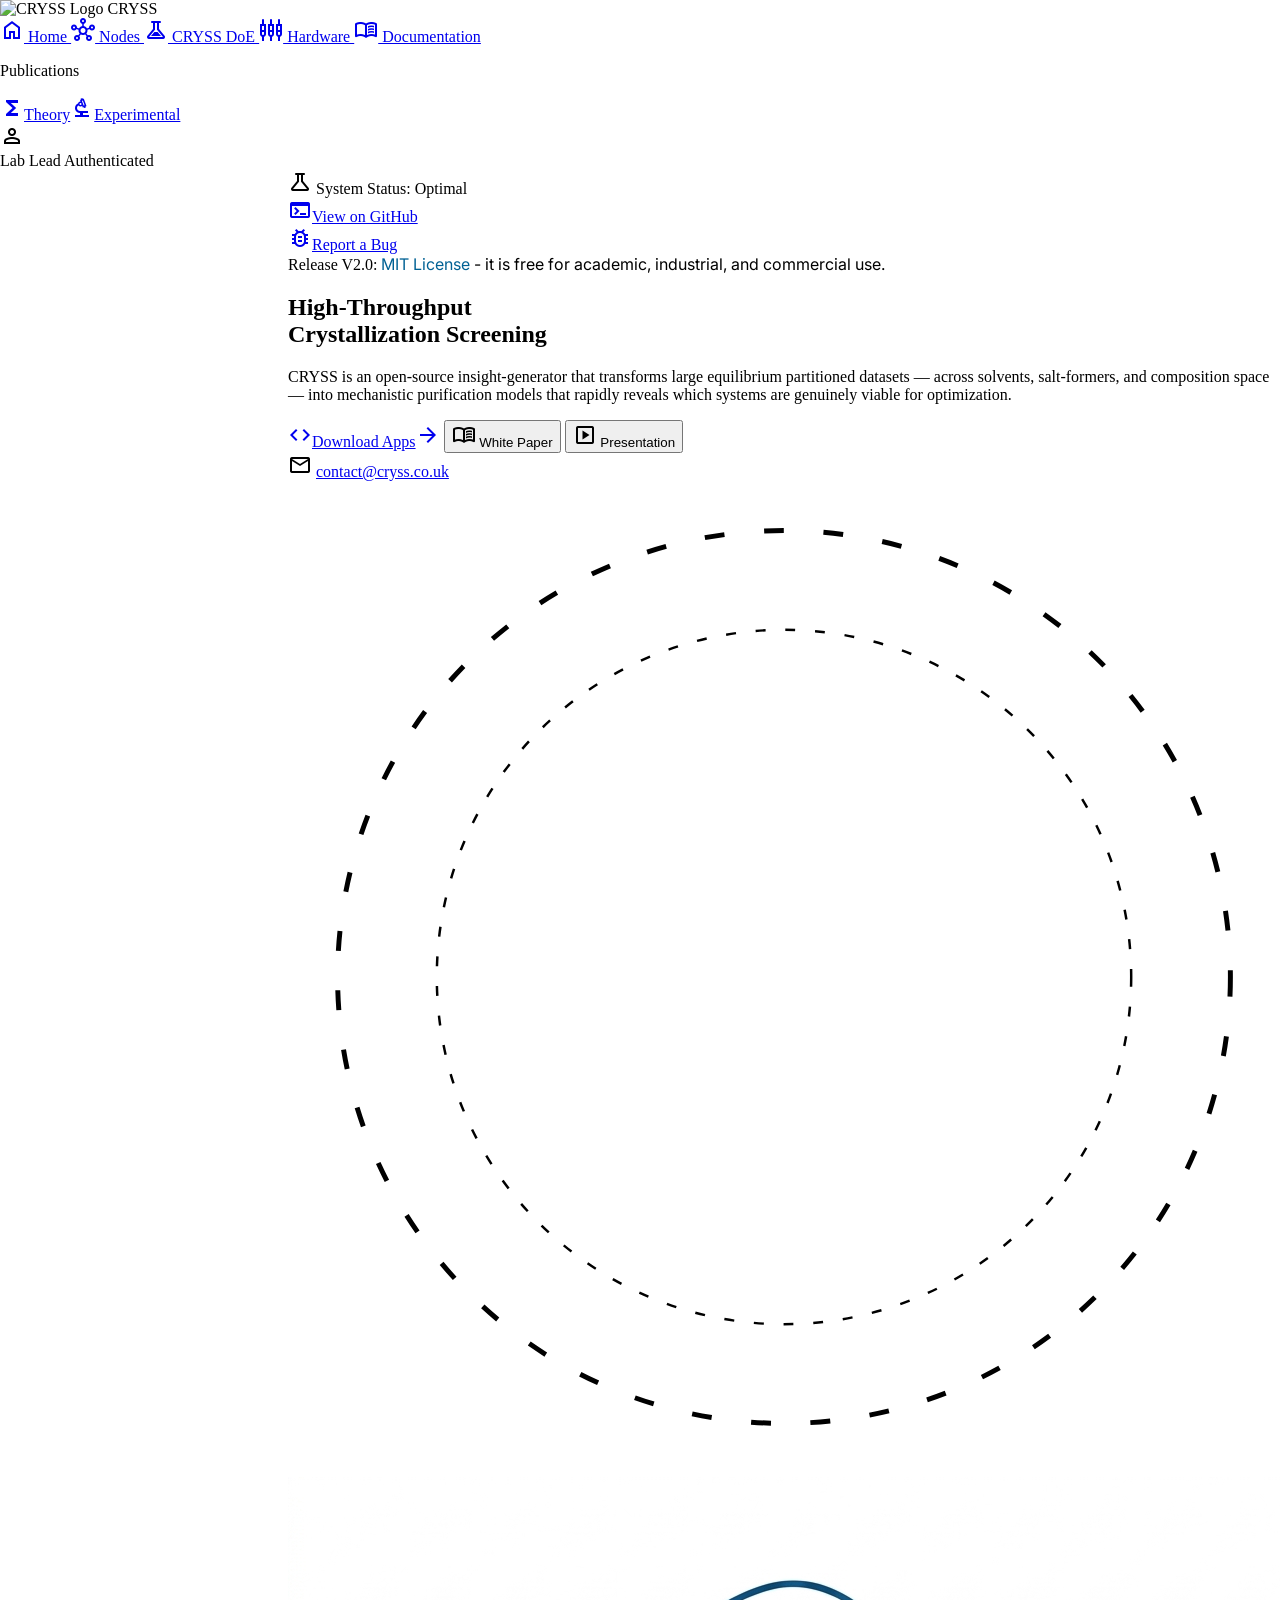
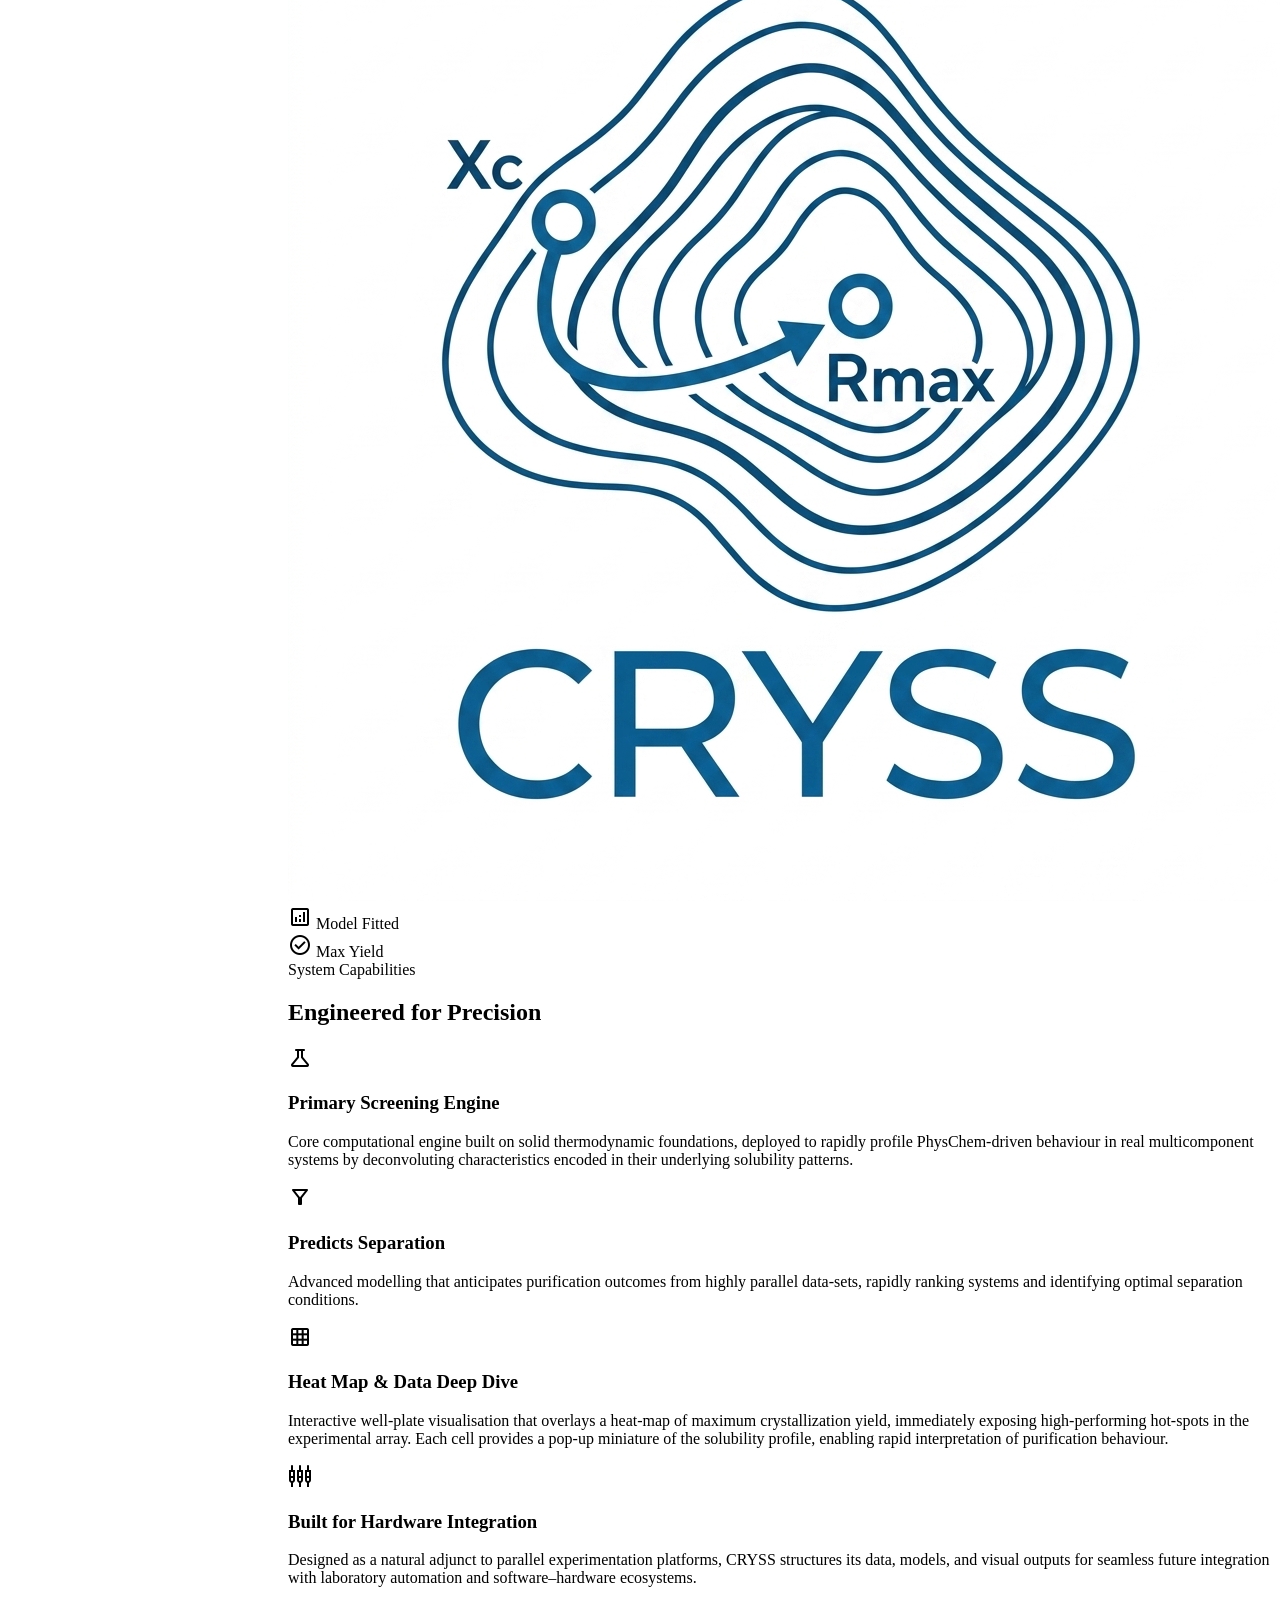
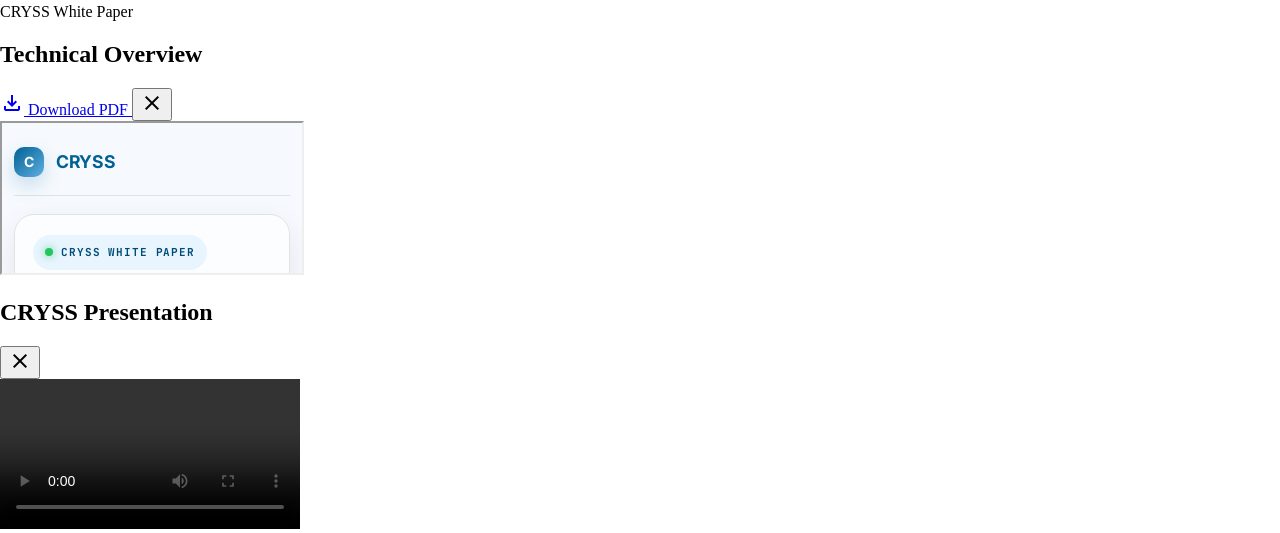
==== index.html @ 3ece0c18 "Links to Publishers site" ====
<!DOCTYPE html><html lang="en" style=""><head>
<meta charset="utf-8">
<meta content="width=device-width, initial-scale=1.0" name="viewport">
<link href="https://fonts.googleapis.com/css2?family=Inter:wght@400;600;700&amp;family=JetBrains+Mono:wght@600&amp;display=swap" rel="stylesheet">
<link href="https://fonts.googleapis.com/css2?family=Material+Symbols+Outlined:opsz,wght,FILL,GRAD@24,400,0,0" rel="stylesheet">
<link href="https://fonts.googleapis.com/css2?family=Material+Symbols+Outlined:wght,FILL@100..700,0..1&amp;display=swap" rel="stylesheet">
<style>
    @layer base {
      html, body {
        margin: 0;
        padding: 0;
      }
      body {
        overscroll-behavior: none;
        min-height: 100vh;
      }
      main > :first-child {
        margin-top: 0 !important;
      }
      main > :last-child {
        margin-bottom: 0 !important;
      }
    }
    ::-webkit-scrollbar {
      display: none;
    }

    .content-shell {
      padding-left: 18rem;
    }

    @media (max-width: 1024px) {
      .app-header {
        left: 0 !important;
        right: 0 !important;
        padding-left: 0.75rem !important;
        padding-right: 0.75rem !important;
      }

      .app-header .header-status {
        display: none;
      }

      .app-header .github-link {
        display: none;
      }

      .desktop-sidebar {
        position: fixed !important;
        top: 64px !important;
        left: 0 !important;
        right: 0 !important;
        width: 100% !important;
        height: auto !important;
        border-right: none !important;
        border-bottom: 1px solid rgba(148, 163, 184, 0.5) !important;
        box-shadow: 0 8px 20px rgba(15, 23, 42, 0.04) !important;
      }

      .desktop-sidebar nav {
        display: flex !important;
        flex-wrap: wrap !important;
        gap: 8px !important;
        padding: 10px 12px 12px !important;
      }

      .desktop-sidebar nav a {
        flex: 1 1 calc(50% - 8px) !important;
        min-width: 136px !important;
        justify-content: center !important;
        padding: 10px 12px !important;
      }

      .desktop-sidebar .user-card {
        display: none !important;
      }

      .content-shell {
        padding-left: 0 !important;
      }

      main {
        padding-top: 9.5rem !important;
      }
    }

    @media (max-width: 640px) {
      .app-header {
        height: 58px !important;
        padding-left: 0.75rem !important;
        padding-right: 0.75rem !important;
      }

      .app-header .header-actions {
        gap: 0.5rem !important;
      }

      .app-header .header-actions button {
        width: 2.25rem !important;
        height: 2.25rem !important;
      }

      .hero-section {
        padding: 1rem 0.75rem 1.5rem !important;
      }

      .hero-copy {
        max-width: 100% !important;
      }

      .hero-copy h1 {
        font-size: 2.2rem !important;
        line-height: 1.08 !important;
        letter-spacing: -0.05em !important;
      }

      .hero-copy p {
        font-size: 1rem !important;
        line-height: 1.6 !important;
        margin-bottom: 1.5rem !important;
      }

      .cta-group {
        width: 100% !important;
        flex-direction: column !important;
      }

      .cta-group a,
      .cta-group button {
        width: 100% !important;
        justify-content: center !important;
      }

      .hero-visual {
        max-width: 100% !important;
      }

      .floating-badge {
        transform: scale(0.85) !important;
      }

      .feature-section {
        padding: 1.25rem 0.75rem 2rem !important;
      }

      .feature-grid {
        grid-template-columns: 1fr !important;
      }

      .feature-card {
        padding: 1rem !important;
      }

      .modal-panel {
        width: calc(100vw - 0.75rem) !important;
        height: calc(100vh - 0.75rem) !important;
        margin-top: 0.375rem !important;
      }

      .modal-header {
        flex-direction: column !important;
        align-items: flex-start !important;
        gap: 0.75rem !important;
      }

      .modal-header-actions {
        width: 100% !important;
        justify-content: space-between !important;
      }

      .modal-header-actions .download-link {
        flex: 1 1 auto !important;
        justify-content: center !important;
      }
    }
  </style>
<script src="https://cdn.tailwindcss.com?plugins=forms,container-queries"></script>
<script id="tailwind-config">
    tailwind.config = {
      theme: {
        extend: {
          "colors": {
            "surface-container": "#eaeef2",
            "primary-fixed-dim": "#93ccff",
            "surface-bright": "#f6fafe",
            "surface-dim": "#d6dade",
            "on-secondary": "#ffffff",
            "outline-variant": "#bfc7d2",
            "surface-variant": "#dfe3e7",
            "on-primary": "#ffffff",
            "background": "#f6fafe",
            "on-secondary-fixed": "#131b2e",
            "on-tertiary-container": "#fffbff",
            "primary": "#006194",
            "on-secondary-container": "#5c647a",
            "on-error-container": "#93000a",
            "surface-tint": "#006398",
            "inverse-surface": "#2c3134",
            "hardware-active": "#22C55E",
            "surface-container-lowest": "#ffffff",
            "surface-white": "#FFFFFF",
            "inverse-on-surface": "#edf1f5",
            "error": "#ba1a1a",
            "primary-fixed": "#cce5ff",
            "on-surface-variant": "#3f4850",
            "on-tertiary": "#ffffff",
            "on-primary-container": "#fdfcff",
            "on-tertiary-fixed": "#2f1500",
            "secondary-fixed-dim": "#bec6e0",
            "outline": "#707881",
            "on-background": "#171c1f",
            "data-ideal": "#0284C7",
            "on-error": "#ffffff",
            "surface-container-low": "#f0f4f8",
            "border-subtle": "#CBD5E1",
            "data-error": "#D97706",
            "on-tertiary-fixed-variant": "#6e3900",
            "on-primary-fixed-variant": "#004b73",
            "surface-container-highest": "#dfe3e7",
            "tertiary-fixed": "#ffdcc3",
            "secondary": "#565e74",
            "secondary-container": "#dae2fd",
            "on-primary-fixed": "#001d31",
            "primary-container": "#007bb9",
            "inverse-primary": "#93ccff",
            "on-surface": "#171c1f",
            "tertiary-container": "#b15f00",
            "tertiary-fixed-dim": "#ffb77d",
            "surface-container-high": "#e4e9ed",
            "on-secondary-fixed-variant": "#3f465c",
            "secondary-fixed": "#dae2fd",
            "surface": "#f6fafe",
            "tertiary": "#8d4b00",
            "error-container": "#ffdad6"
          },
          "borderRadius": {
            "DEFAULT": "0.25rem",
            "lg": "0.5rem",
            "xl": "0.75rem",
            "full": "9999px"
          },
          "spacing": {
            "gutter": "1rem",
            "margin-desktop": "2rem",
            "density-comfy": "1.5rem",
            "density-tight": "0.5rem",
            "container-max": "1440px",
            "margin-mobile": "1rem"
          },
          "fontFamily": {
            "label-caps": ["JetBrains Mono"],
            "headline-lg-mobile": ["Inter"],
            "data-table": ["Inter"],
            "headline-xl": ["Inter"],
            "headline-lg": ["Inter"],
            "body-lg": ["Inter"],
            "body-sm": ["Inter"]
          },
          "fontSize": {
            "label-caps": ["12px", { "lineHeight": "16px", "letterSpacing": "0.05em", "fontWeight": "600" }],
            "headline-lg-mobile": ["20px", { "lineHeight": "28px", "fontWeight": "600" }],
            "data-table": ["13px", { "lineHeight": "18px", "fontWeight": "400" }],
            "headline-xl": ["36px", { "lineHeight": "44px", "letterSpacing": "-0.02em", "fontWeight": "700" }],
            "headline-lg": ["24px", { "lineHeight": "32px", "fontWeight": "600" }],
            "body-lg": ["16px", { "lineHeight": "24px", "fontWeight": "400" }],
            "body-sm": ["14px", { "lineHeight": "20px", "fontWeight": "400" }]
          }
        }
      }
    }
  </script>
</head>
<body class="bg-background font-body-lg text-on-background">
<aside class="desktop-sidebar fixed left-0 top-0 h-full w-72 bg-surface-container-low z-50 flex flex-col border-r border-slate-200 shadow-sm">
<div class="p-6 mb-4 flex items-center gap-3">
<img alt="CRYSS Logo" class="h-8 w-auto object-contain" src="https://lh3.googleusercontent.com/aida-public/[base64]">
<span class="font-headline-lg text-headline-lg tracking-tight text-primary">CRYSS</span>
</div>
<nav class="flex-1 px-4 space-y-1" data-active-classes="bg-primary-container text-on-primary-container font-semibold shadow-sm rounded-lg">
<a aria-current="page" class="flex items-center px-4 py-3 rounded-lg transition-all group bg-primary-container text-on-primary-container font-semibold shadow-sm" data-path="home" href="index.html">
<span class="material-symbols-outlined mr-3">home</span>
        Home
      </a>
<a class="flex items-center px-4 py-3 rounded-lg text-on-surface-variant hover:bg-surface-container-high hover:text-on-surface transition-all group" data-path="nodes" href="nodes.html">
<span class="material-symbols-outlined mr-3">hub</span>
        Nodes
      </a>
<a class="flex items-center px-4 py-3 rounded-lg text-on-surface-variant hover:bg-surface-container-high hover:text-on-surface transition-all group" data-path="crys-doe" href="doe.html">
<span class="material-symbols-outlined mr-3">experiment</span>
        CRYSS DoE
      </a>
<a class="flex items-center px-4 py-3 rounded-lg text-on-surface-variant hover:bg-surface-container-high hover:text-on-surface transition-all group" data-path="hardware-integration" href="hardware.html">
<span class="material-symbols-outlined mr-3">settings_input_component</span>
        Hardware
      </a>
<a class="flex items-center px-4 py-3 rounded-lg text-on-surface-variant hover:bg-surface-container-high hover:text-on-surface transition-all group" data-path="documentation" href="https://github.com/idiocratease-Iggy/idiocratease-iggy.github.io/tree/root/docs">
<span class="material-symbols-outlined mr-3">menu_book</span>
        Documentation
      </a>
<div class="publications-box mt-4 rounded-xl border border-slate-200 bg-white p-3 shadow-sm"><p class="mb-2 px-1 font-label-caps text-label-caps uppercase text-on-surface-variant">Publications</p><div class="flex flex-col gap-2"><a class="flex items-center justify-center gap-2 rounded-lg bg-primary-container px-3 py-2 text-body-sm font-semibold text-on-primary-container transition-opacity hover:opacity-90" href="https://www.sciencedirect.com/science/article/abs/pii/S0957416698002924?via%3Dihub" target="_blank" rel="noopener noreferrer"><span class="material-symbols-outlined text-[18px]">functions</span>Theory</a><a class="flex items-center justify-center gap-2 rounded-lg bg-primary-container px-3 py-2 text-body-sm font-semibold text-on-primary-container transition-opacity hover:opacity-90" href="https://pubs.acs.org/oprdfk/article-abstract/10/6/1132/3689059/Prediction-of-Maximum-Yield-in-the-Crystallization?redirectedFrom=fulltext" target="_blank" rel="noopener noreferrer"><span class="material-symbols-outlined text-[18px]">biotech</span>Experimental</a></div></div>
</nav>
<div class="user-card p-4 border-t border-slate-200">
<div class="bg-surface-container p-3 rounded-lg flex items-center gap-3">
<div class="w-8 h-8 rounded-full bg-primary flex items-center justify-center">
<span class="material-symbols-outlined text-on-primary text-[18px]">person</span>
</div>
<div class="flex flex-col">
<span class="text-body-sm font-semibold text-on-surface">Lab Lead</span>
<span class="text-[10px] font-label-caps uppercase text-on-surface-variant">Authenticated</span>
</div>
</div>
</div>
</aside>
<div class="content-shell pl-72">
<header class="app-header fixed top-0 left-72 right-0 h-16 bg-surface/80 backdrop-blur-xl border-b border-slate-200 z-40 flex items-center justify-between px-8">
<div class="header-status flex items-center gap-2 text-on-surface-variant">
<span class="material-symbols-outlined text-[20px]">science</span>
<span class="font-label-caps text-label-caps">System Status: Optimal</span>
</div>
<div class="header-actions flex items-center gap-4">
<a class="github-link flex items-center gap-2 px-4 py-2 rounded-lg bg-surface-container-highest hover:bg-surface-container-high text-on-surface-variant transition-colors text-body-sm font-semibold" href="https://github.com/idiocratease-Iggy?tab=repositories"><span class="material-symbols-outlined text-[18px]">terminal</span>View on GitHub</a>
<div class="h-8 w-[1px] bg-slate-200"></div>
<a class="flex items-center gap-2 px-3 h-10 rounded-lg hover:bg-surface-container-high transition-colors text-on-surface-variant text-body-sm font-semibold" href="https://github.com/idiocratease-Iggy/CRYSS-Release/issues/new?template=bug_report.yml" target="_blank" rel="noopener noreferrer" title="Report a bug" aria-label="Report a bug"><span class="material-symbols-outlined text-[20px]">bug_report</span>Report a Bug</a>
</div>
</header>
<main class="relative pt-16 min-h-screen bg-background">
<div class="flex flex-col w-full">
<!-- Hero Section -->
<section class="hero-section relative flex flex-col lg:flex-row items-center gap-12 px-8 lg:px-16 lg:py-24 z-10">
<!-- Decorative background elements -->
<div class="absolute top-0 right-0 w-1/2 h-full bg-gradient-to-bl from-primary-fixed-dim/20 to-transparent -z-10 blur-3xl pointer-events-none"></div>
<div class="absolute top-20 left-10 w-64 h-64 bg-secondary-fixed/30 rounded-full blur-3xl -z-10 pointer-events-none"></div>
<div class="hero-copy flex-1 flex flex-col items-start max-w-2xl">
<div class="flex items-center justify-between w-full mb-6 gap-4 max-w-none" id="badge-license-container"><div class="flex items-center gap-2 bg-surface-container-high px-3 py-1.5 rounded-lg shadow-sm border border-slate-200">
<span class="w-2 h-2 rounded-full bg-hardware-active animate-pulse"></span>
<span class="font-label-caps text-label-caps text-on-surface-variant uppercase">Release V2.0: <span class="font-semibold text-primary" style="color: rgb(0, 97, 148); font-family: Inter; font-size: medium; letter-spacing: normal; text-transform: none; white-space: nowrap; background-color: transparent;">MIT License</span><span style="font-family: Inter; font-size: medium; font-weight: 400; letter-spacing: normal; text-transform: none; white-space: nowrap; background-color: transparent;" class="">&nbsp;- it is free for academic, industrial, and commercial use.</span></span>
</div></div>
<h1 class="font-headline-xl text-[48px] leading-[56px] tracking-tight text-on-background mb-6">
              High-Throughput <br>
<span class="text-primary">Crystallization Screening</span>
</h1>
<p class="font-body-lg text-body-lg text-on-surface-variant mb-10 max-w-xl">
              CRYSS is an open‑source insight‑generator that transforms large equilibrium partitioned datasets — across solvents, salt‑formers, and composition space — into mechanistic purification models that rapidly reveals which systems are genuinely viable for optimization.
            </p>
<div class="cta-group flex flex-wrap items-center gap-4">
<a class="flex items-center gap-2 bg-primary text-on-primary px-6 py-3 rounded-lg shadow-md hover:shadow-lg transition-all hover:-translate-y-0.5 group border border-primary" href="https://github.com/idiocratease-Iggy/CRYSS-Release/releases"><span class="material-symbols-outlined text-[20px]">code</span><span class="font-label-caps text-label-caps">Download Apps</span><span class="material-symbols-outlined text-[16px] opacity-0 group-hover:opacity-100 transition-opacity -ml-2 group-hover:ml-1">arrow_forward</span></a>

<button id="documentation-button" class="flex items-center gap-2 bg-surface-container-highest text-on-surface px-6 py-3 rounded-lg shadow-sm hover:bg-surface-container-high transition-colors border border-slate-200 cursor-pointer" type="button" aria-label="Open CRYSS white paper">
<span class="material-symbols-outlined text-[20px]">menu_book</span>
<span class="font-label-caps text-label-caps">White Paper</span>
</button>
<button id="presentation-button" class="flex items-center gap-2 bg-[#B72E0C] text-white px-6 py-3 rounded-lg shadow-sm hover:bg-[#9D270A] transition-colors border border-[#B72E0C] hover:border-[#9D270A] cursor-pointer" type="button" aria-label="Play CRYSS presentation">
<span class="material-symbols-outlined text-[20px]">slideshow</span>
<span class="font-label-caps text-label-caps">Presentation</span>
</button></div><div class="mt-8 flex items-center gap-2 text-on-surface-variant opacity-80 hover:opacity-100 transition-opacity">
<span class="material-symbols-outlined text-[18px]">mail</span>
<a class="font-body-sm tracking-wide hover:text-primary transition-colors" href="mailto:contact@cryss.co.uk">contact@cryss.co.uk</a>
</div>
</div>
<!-- Hero Image / Graphic Showcase -->
<div class="hero-visual flex-1 relative w-full max-w-lg mx-auto flex items-center justify-center group">
<!-- Rotating technical ring -->
<svg class="absolute inset-0 w-full h-full text-slate-200/50 animate-[spin_60s_linear_infinite]" fill="none" viewBox="0 0 200 200">
<circle cx="100" cy="100" r="90" stroke="currentColor" stroke-dasharray="4 8" stroke-width="1"></circle>
<circle cx="100" cy="100" r="70" stroke="currentColor" stroke-dasharray="2 4" stroke-width="0.5"></circle>
</svg>
<div class="relative z-10 w-64 h-64 lg:w-80 lg:h-80 bg-surface-container-lowest rounded-full shadow-2xl flex items-center justify-center p-8 transition-transform duration-700 group-hover:scale-105 border border-slate-200">
<img alt="CRYSS Fitting Routine Graphic" class="w-full h-full object-contain" src="assets/cryss_fitting_routine_icon_standardized.png?v=20261009">
</div>
<!-- Floating data badges -->
<div class="floating-badge absolute top-10 right-0 bg-surface-container-lowest shadow-md rounded-lg px-4 py-2 flex items-center gap-2 animate-[bounce_3s_infinite_ease-in-out] border border-slate-200">
<span class="material-symbols-outlined text-primary text-[16px]">analytics</span>
<span class="font-label-caps text-[10px] text-on-surface">Model Fitted</span>
</div>
<div class="floating-badge absolute bottom-10 left-0 bg-surface-container-lowest shadow-md rounded-lg px-4 py-2 flex items-center gap-2 animate-[bounce_4s_infinite_ease-in-out_reverse] border border-slate-200">
<span class="material-symbols-outlined text-hardware-active text-[16px]">check_circle</span>
<span class="font-label-caps text-[10px] text-on-surface">Max Yield</span>
</div>
</div>
</section>
<!-- Features Grid -->
<section class="feature-section px-8 lg:px-16 py-16 bg-surface z-20 relative shadow-[0_-10px_40px_rgba(0,0,0,0.03)] -mt-8 rounded-t-3xl border-t border-slate-200">
<div class="mb-12 flex flex-col items-start">
<span class="font-label-caps text-label-caps text-primary mb-2 tracking-widest uppercase">System Capabilities</span>
<h2 class="font-headline-lg text-headline-lg text-on-background">Engineered for Precision</h2>
</div>
<div class="feature-grid grid grid-cols-1 md:grid-cols-2 lg:grid-cols-4 gap-6">
<!-- Feature 1 -->
<div class="bg-surface-container-lowest shadow-sm hover:shadow-md transition-shadow rounded-lg p-6 flex flex-col h-full group border border-slate-200">
<div class="w-12 h-12 bg-primary-container text-on-primary-container rounded-lg flex items-center justify-center mb-6 group-hover:bg-primary group-hover:text-on-primary transition-colors">
<span class="material-symbols-outlined text-[24px]">science</span>
</div>
<h3 class="font-headline-lg-mobile text-headline-lg-mobile text-on-surface mb-3">Primary Screening Engine</h3>
<p class="font-body-sm text-body-sm text-on-surface-variant flex-grow">Core computational engine built on solid thermodynamic foundations, deployed to rapidly profile PhysChem‑driven behaviour in real multicomponent systems by deconvoluting characteristics encoded in their underlying solubility patterns.</p>
</div>
<!-- Feature 2 -->
<div class="bg-surface-container-lowest shadow-sm hover:shadow-md transition-shadow rounded-lg p-6 flex flex-col h-full group border border-slate-200">
<div class="w-12 h-12 bg-primary-container text-on-primary-container rounded-lg flex items-center justify-center mb-6 group-hover:bg-primary group-hover:text-on-primary transition-colors">
<span class="material-symbols-outlined text-[24px]">filter_alt</span>
</div>
<h3 class="font-headline-lg-mobile text-headline-lg-mobile text-on-surface mb-3">Predicts Separation</h3>
<p class="font-body-sm text-body-sm text-on-surface-variant flex-grow">
                Advanced modelling that anticipates purification outcomes from highly parallel data‑sets, rapidly ranking systems and identifying optimal separation conditions.
              </p>
</div>
<!-- Feature 3 -->
<div class="bg-surface-container-lowest shadow-sm hover:shadow-md transition-shadow rounded-lg p-6 flex flex-col h-full group border border-slate-200">
<div class="w-12 h-12 bg-primary-container text-on-primary-container rounded-lg flex items-center justify-center mb-6 group-hover:bg-primary group-hover:text-on-primary transition-colors">
<span class="material-symbols-outlined text-[24px]">grid_on</span>
</div>
<h3 class="font-headline-lg-mobile text-headline-lg-mobile text-on-surface mb-3">Heat Map &amp; Data Deep Dive</h3>
<p class="font-body-sm text-body-sm text-on-surface-variant flex-grow">
                Interactive well‑plate visualisation that overlays a heat‑map of maximum crystallization yield, immediately exposing high‑performing hot‑spots in the experimental array. Each cell provides a pop‑up miniature of the solubility profile, enabling rapid interpretation of purification behaviour.
              </p>
</div>
<!-- Feature 4 -->
<div class="bg-surface-container-lowest shadow-sm hover:shadow-md transition-shadow rounded-lg p-6 flex flex-col h-full group relative overflow-hidden border border-slate-200">
<div class="absolute top-0 right-0 w-24 h-24 bg-hardware-active/10 rounded-bl-full -z-0"></div>
<div class="w-12 h-12 bg-primary-container text-on-primary-container rounded-lg flex items-center justify-center mb-6 relative z-10 group-hover:bg-primary group-hover:text-on-primary transition-colors">
<span class="material-symbols-outlined text-[24px]">settings_input_component</span>
</div>
<h3 class="font-headline-lg-mobile text-headline-lg-mobile text-on-surface mb-3 relative z-10">Built for Hardware Integration</h3>
<p class="font-body-sm text-body-sm text-on-surface-variant flex-grow relative z-10">
                Designed as a natural adjunct to parallel experimentation platforms, CRYSS structures its data, models, and visual outputs for seamless future integration with laboratory automation and software–hardware ecosystems.
              </p>
</div>
</div>
</section>
</div>
</main>
</div>










<div id="whitepaper-modal" class="fixed inset-0 z-50 hidden">
  <div class="absolute inset-0 bg-slate-900/60 backdrop-blur-sm"></div>
  <div class="modal-panel relative mx-auto mt-8 h-[calc(100vh-4rem)] w-[min(1100px,92vw)] overflow-hidden rounded-2xl border border-slate-200 bg-white shadow-2xl">
    <div class="modal-header flex items-center justify-between border-b border-slate-200 bg-surface-container-low px-5 py-4">
      <div>
        <p class="font-label-caps text-label-caps text-primary uppercase">CRYSS White Paper</p>
        <h2 class="font-headline-lg text-headline-lg text-on-surface">Technical Overview</h2>
      </div>
      <div class="modal-header-actions flex items-center gap-3">
        <a href="docs/CRYSS%20White%20Paper.pdf" target="_blank" rel="noopener noreferrer" class="download-link inline-flex items-center gap-2 rounded-lg bg-primary px-4 py-2 text-sm font-semibold text-on-primary shadow-sm transition-opacity hover:opacity-95">
          <span class="material-symbols-outlined text-[18px]">download</span>
          Download PDF
        </a>
        <button id="close-whitepaper-modal" type="button" class="flex h-10 w-10 items-center justify-center rounded-lg border border-slate-200 bg-white text-on-surface-variant transition-colors hover:bg-surface-container-high" aria-label="Close white paper">
          <span class="material-symbols-outlined text-[20px]">close</span>
        </button>
      </div>
    </div>
    <iframe src="assets/whitepaper.html?v=20261006" title="CRYSS white paper" class="h-[calc(100%-81px)] w-full border-0 bg-white"></iframe>
  </div>
</div>

<div id="presentation-modal" class="hidden fixed inset-0 z-50 flex items-center justify-center bg-black/70 p-4" role="dialog" aria-modal="true" aria-label="CRYSS presentation">
  <div class="w-full max-w-5xl overflow-hidden rounded-xl bg-black shadow-2xl">
    <div class="flex items-center justify-between bg-surface-container-low px-5 py-3">
      <h2 class="font-headline-lg text-headline-lg text-on-surface">CRYSS Presentation</h2>
      <button id="close-presentation-modal" type="button" class="flex h-10 w-10 items-center justify-center rounded-lg border border-slate-200 bg-white text-on-surface-variant transition-colors hover:bg-surface-container-high" aria-label="Close presentation">
        <span class="material-symbols-outlined text-[20px]">close</span>
      </button>
    </div>
    <video id="presentation-video" class="block w-full max-h-[80vh] bg-black" controls preload="none" playsinline></video>
  </div>
</div>

<script>
  const presentationModal = document.getElementById('presentation-modal');
  const presentationVideo = document.getElementById('presentation-video');

  function openPresentation() {
    presentationVideo.src = 'assets/CRYSS%20Presentation.mp4';
    presentationModal.classList.remove('hidden');
    document.body.classList.add('overflow-hidden');
    presentationVideo.play().catch(function () {});
  }

  function closePresentation() {
    presentationVideo.pause();
    presentationVideo.removeAttribute('src');
    presentationVideo.load();
    presentationModal.classList.add('hidden');
    document.body.classList.remove('overflow-hidden');
  }

  document.getElementById('presentation-button').addEventListener('click', openPresentation);
  document.getElementById('close-presentation-modal').addEventListener('click', closePresentation);
  presentationModal.addEventListener('click', function (event) {
    if (event.target === presentationModal) closePresentation();
  });
  document.addEventListener('keydown', function (event) {
    if (event.key === 'Escape' && !presentationModal.classList.contains('hidden')) closePresentation();
  });
</script>

<script>
  const whitepaperModal = document.getElementById('whitepaper-modal');
  const documentationButton = document.getElementById('documentation-button');
  const closeWhitepaperModalButton = document.getElementById('close-whitepaper-modal');

  function openWhitepaperModal() {
    whitepaperModal.classList.remove('hidden');
    document.body.classList.add('overflow-hidden');
  }

  function closeWhitepaperModal() {
    whitepaperModal.classList.add('hidden');
    document.body.classList.remove('overflow-hidden');
  }

  if (documentationButton) {
    documentationButton.addEventListener('click', function (event) {
      event.preventDefault();
      openWhitepaperModal();
    });
  }

  if (closeWhitepaperModalButton) {
    closeWhitepaperModalButton.addEventListener('click', closeWhitepaperModal);
  }

  if (whitepaperModal) {
    whitepaperModal.addEventListener('click', function (event) {
      if (event.target === whitepaperModal) {
        closeWhitepaperModal();
      }
    });
  }

  document.addEventListener('keydown', function (event) {
    if (event.key === 'Escape' && !whitepaperModal.classList.contains('hidden')) {
      closeWhitepaperModal();
    }
  });
</script>
</body></html>
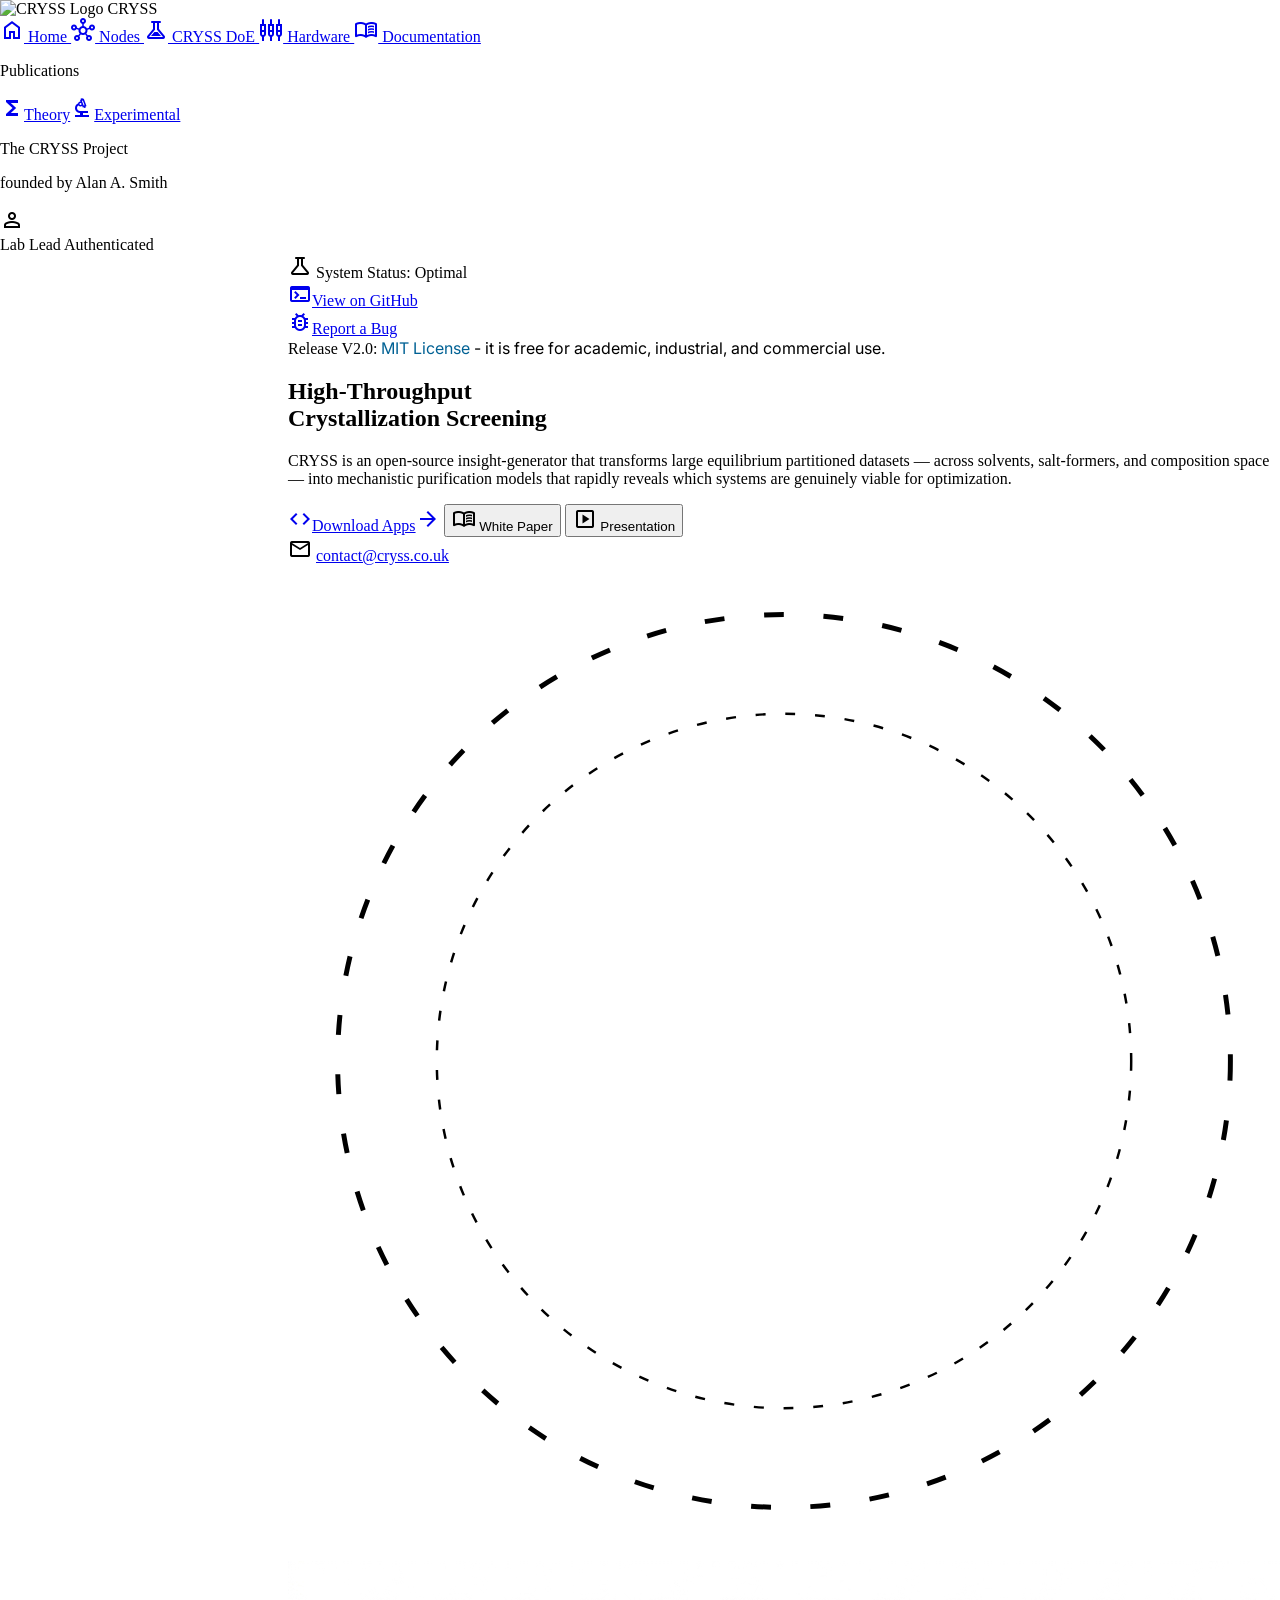
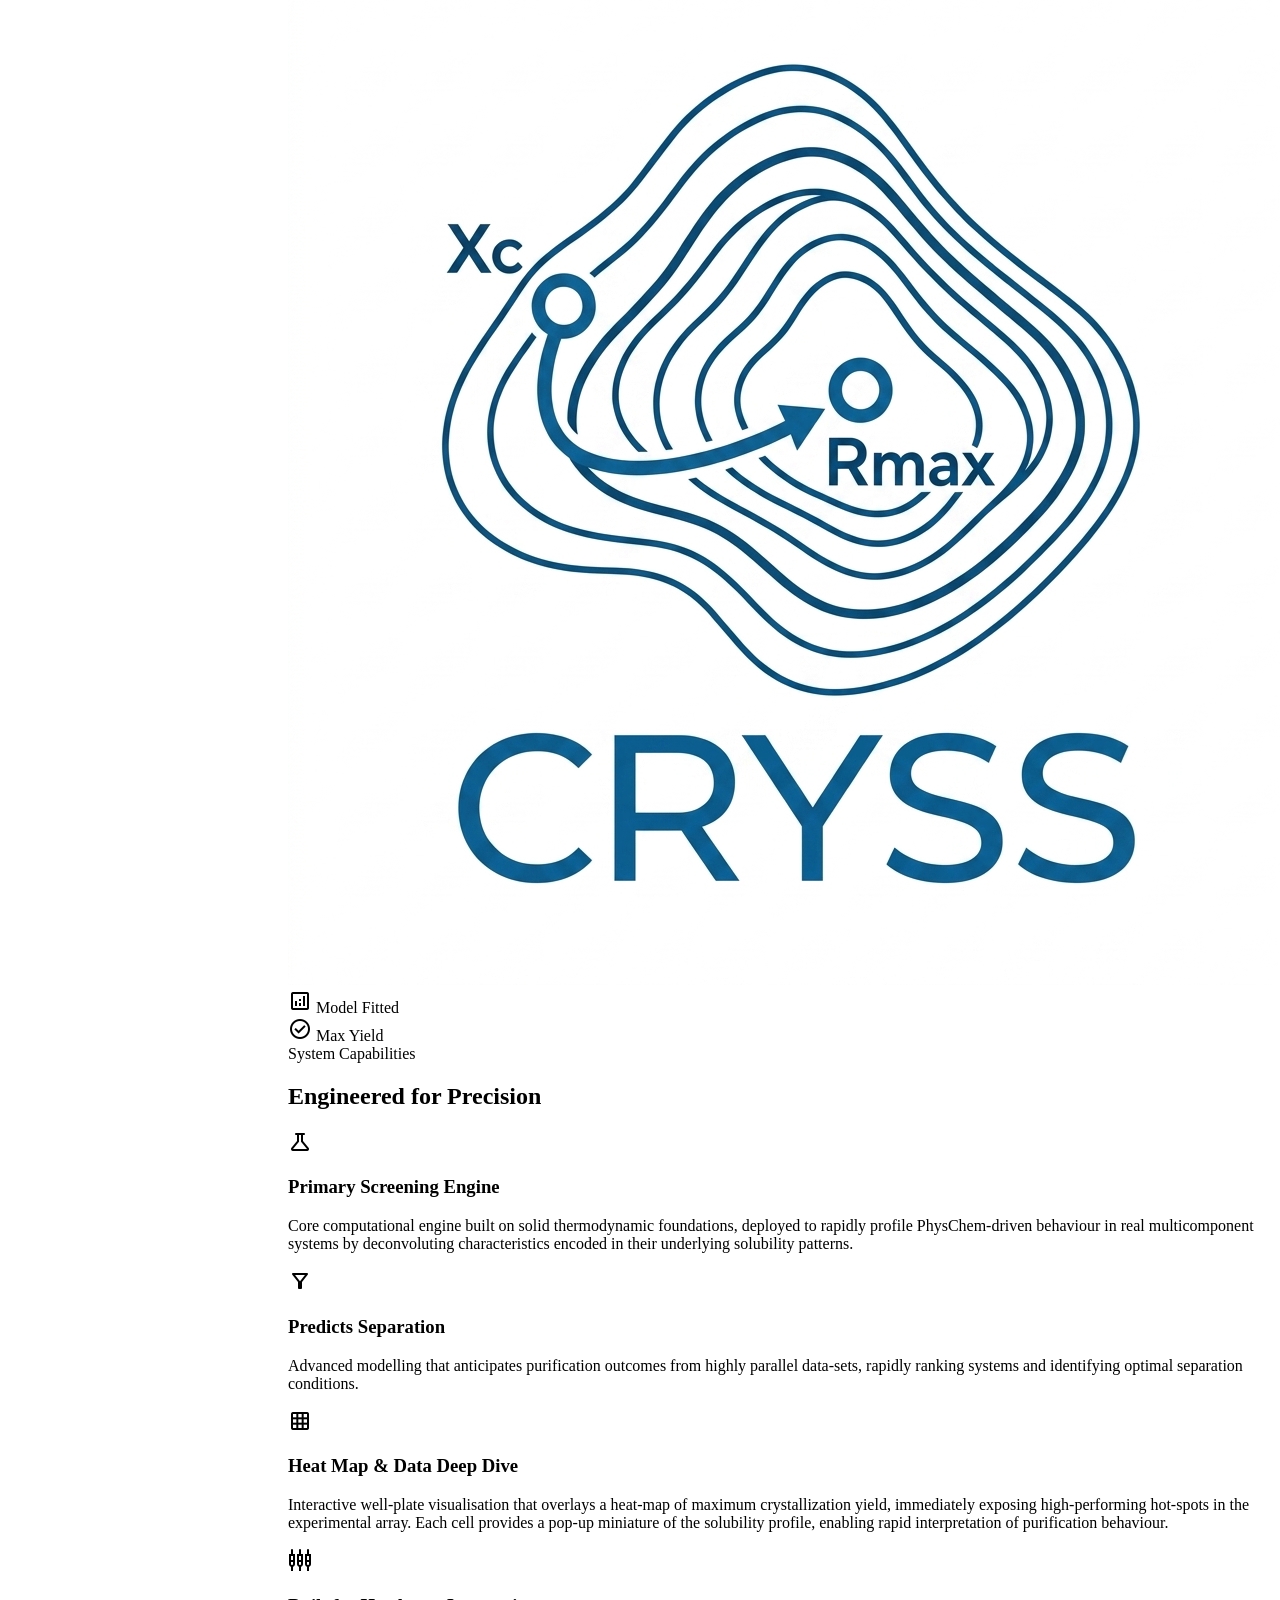
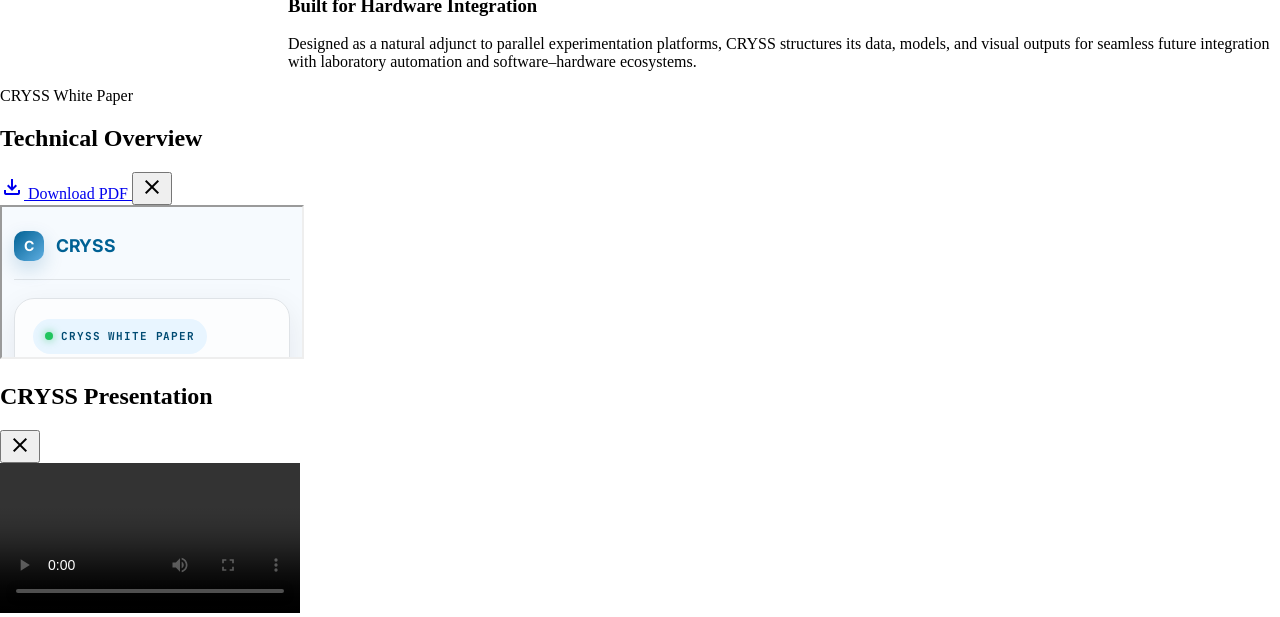
==== commit 0449a280: "Added Founder info" ====
--- a/index.html
+++ b/index.html
@@ -299,6 +299,7 @@
       </a>
 <div class="publications-box mt-4 rounded-xl border border-slate-200 bg-white p-3 shadow-sm"><p class="mb-2 px-1 font-label-caps text-label-caps uppercase text-on-surface-variant">Publications</p><div class="flex flex-col gap-2"><a class="flex items-center justify-center gap-2 rounded-lg bg-primary-container px-3 py-2 text-body-sm font-semibold text-on-primary-container transition-opacity hover:opacity-90" href="https://www.sciencedirect.com/science/article/abs/pii/S0957416698002924?via%3Dihub" target="_blank" rel="noopener noreferrer"><span class="material-symbols-outlined text-[18px]">functions</span>Theory</a><a class="flex items-center justify-center gap-2 rounded-lg bg-primary-container px-3 py-2 text-body-sm font-semibold text-on-primary-container transition-opacity hover:opacity-90" href="https://pubs.acs.org/oprdfk/article-abstract/10/6/1132/3689059/Prediction-of-Maximum-Yield-in-the-Crystallization?redirectedFrom=fulltext" target="_blank" rel="noopener noreferrer"><span class="material-symbols-outlined text-[18px]">biotech</span>Experimental</a></div></div>
 </nav>
+<div class="px-4 pb-3"><div class="project-box rounded-xl border border-slate-200 bg-white p-3 text-center shadow-sm"><p class="text-body-sm font-semibold text-on-surface">The CRYSS Project</p><p class="text-[10px] text-on-surface-variant">founded by Alan A. Smith</p></div></div>
 <div class="user-card p-4 border-t border-slate-200">
 <div class="bg-surface-container p-3 rounded-lg flex items-center gap-3">
 <div class="w-8 h-8 rounded-full bg-primary flex items-center justify-center">
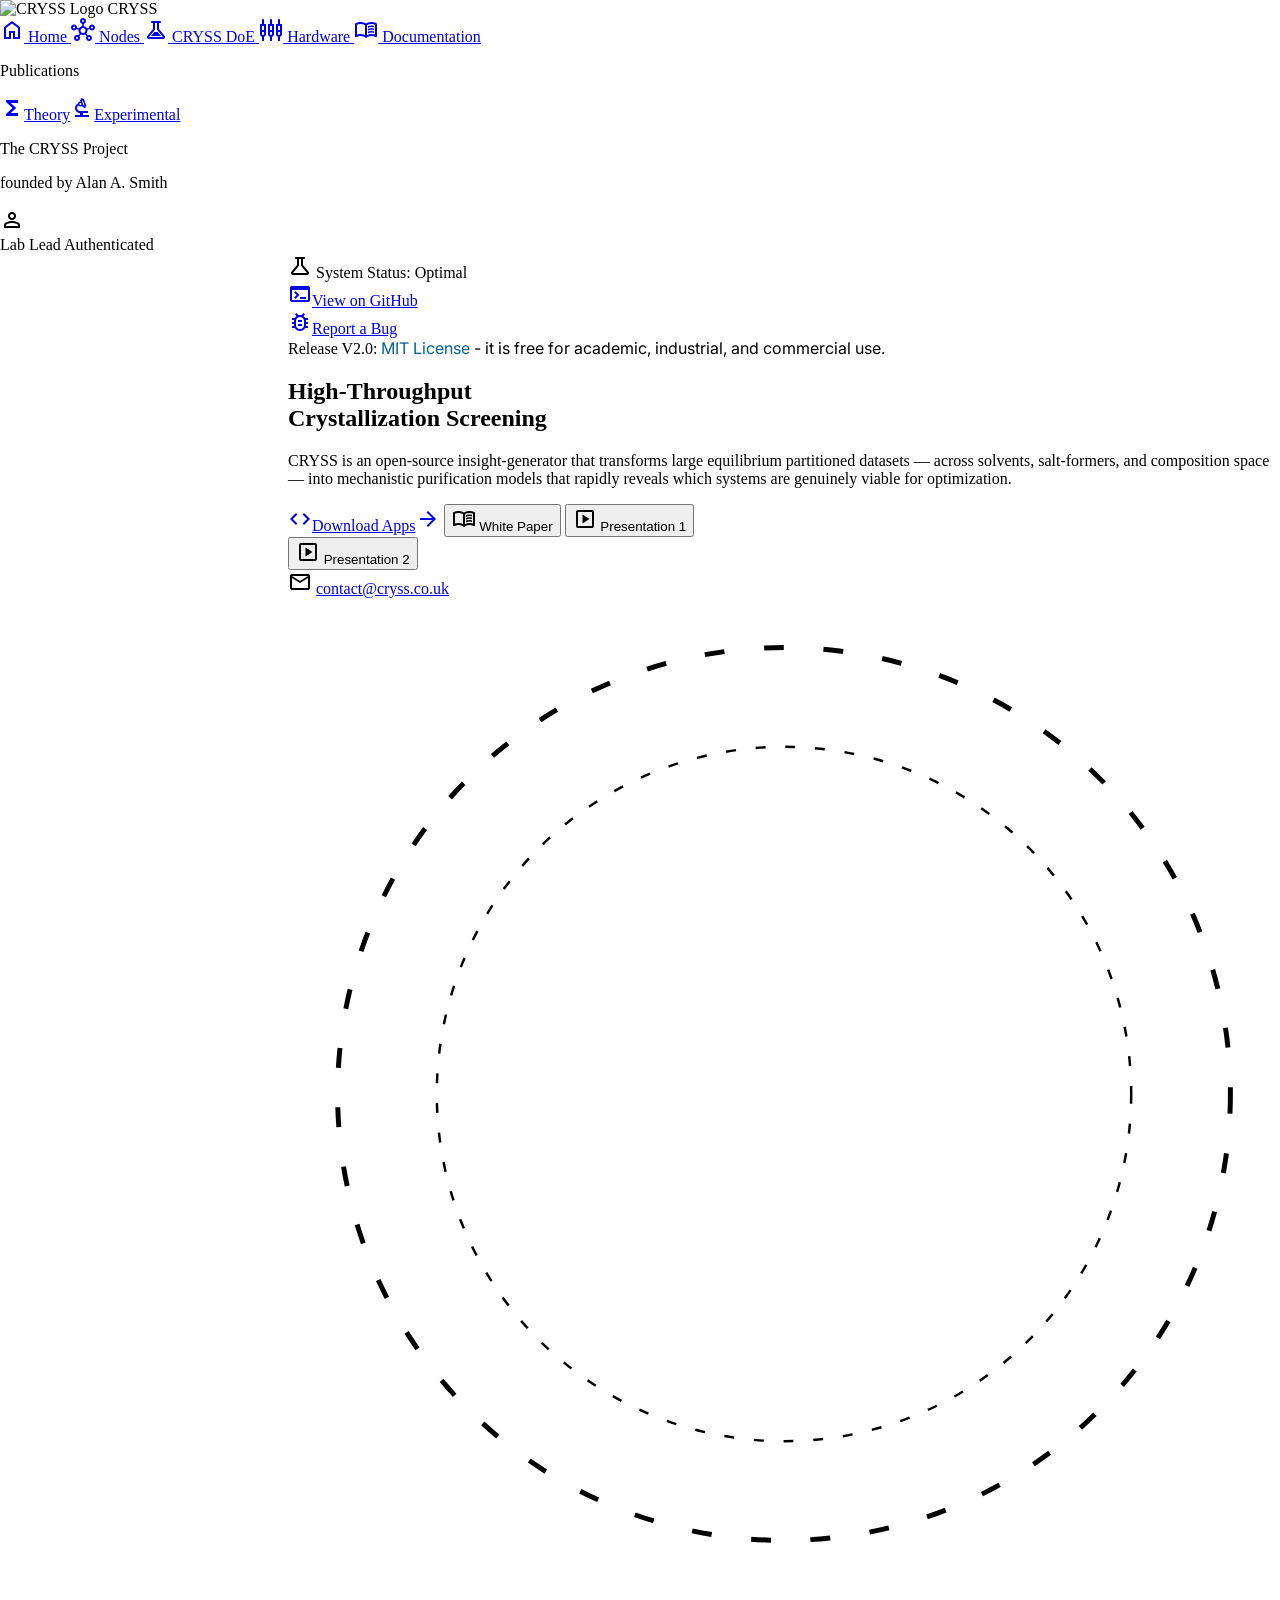
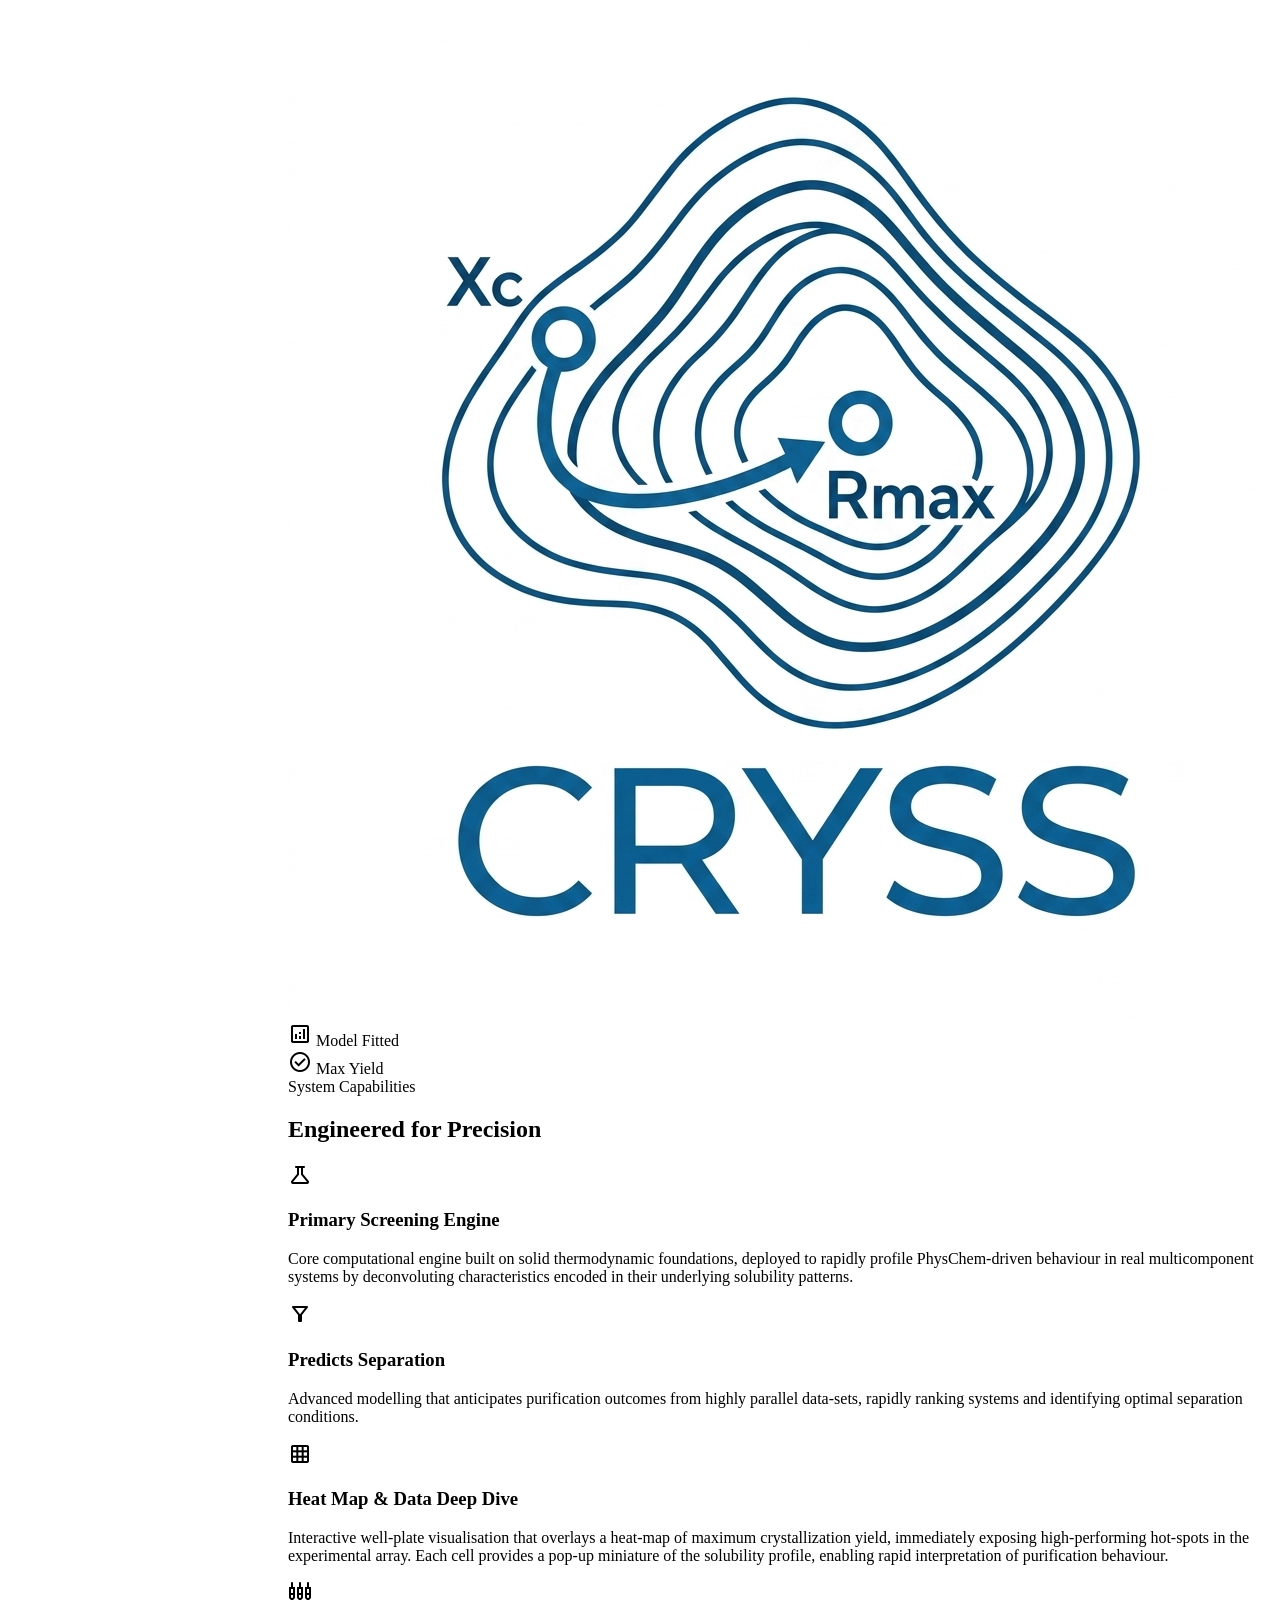
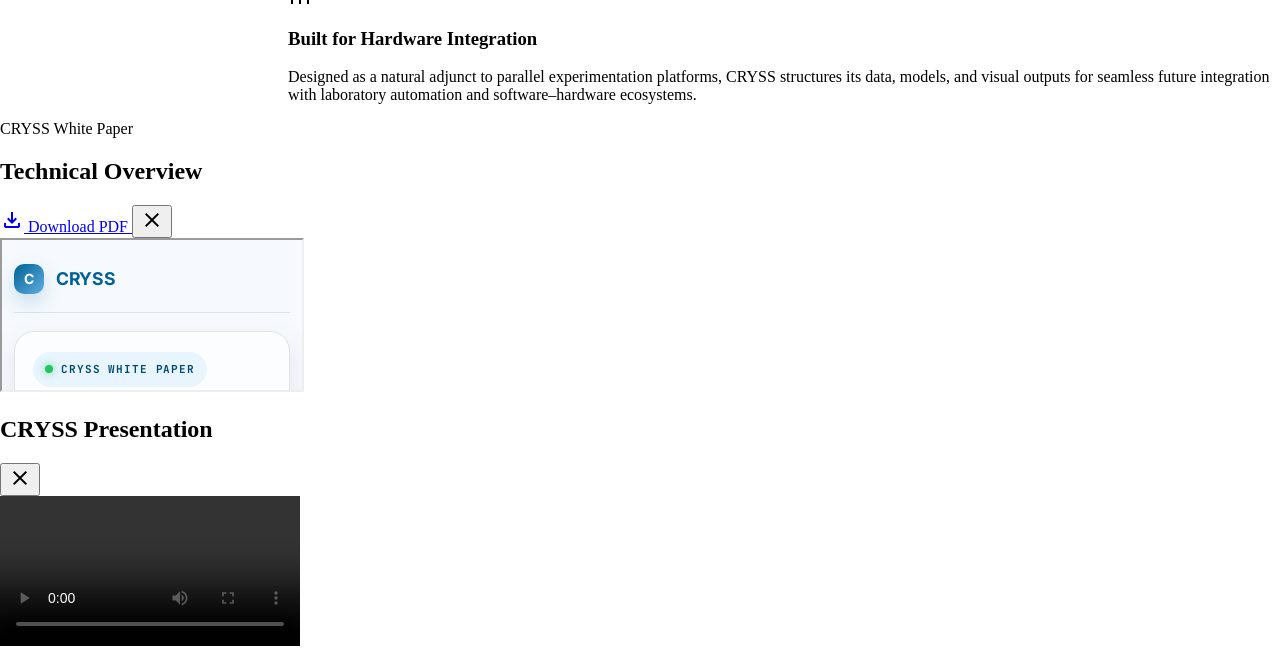
==== commit 76a58d73: "Presentation 2 upgrade" ====
--- a/index.html
+++ b/index.html
@@ -57,21 +57,54 @@
         box-shadow: 0 8px 20px rgba(15, 23, 42, 0.04) !important;
       }
 
+      .desktop-sidebar > div:first-child {
+        padding: 6px 14px !important;
+        margin: 0 !important;
+        height: 44px;
+      }
+
+      /* Nav becomes a single horizontally-scrollable row of chips */
       .desktop-sidebar nav {
         display: flex !important;
-        flex-wrap: wrap !important;
+        flex: none !important;
+        flex-wrap: nowrap !important;
+        align-items: center !important;
         gap: 8px !important;
-        padding: 10px 12px 12px !important;
+        padding: 4px 12px 10px !important;
+        overflow-x: auto !important;
+        -webkit-overflow-scrolling: touch;
+        scrollbar-width: none;
       }
 
       .desktop-sidebar nav a {
-        flex: 1 1 calc(50% - 8px) !important;
-        min-width: 136px !important;
+        flex: 0 0 auto !important;
+        margin: 0 !important;
         justify-content: center !important;
-        padding: 10px 12px !important;
-      }
-
-      .desktop-sidebar .user-card {
+        padding: 8px 14px !important;
+        font-size: 0.875rem !important;
+        white-space: nowrap !important;
+      }
+
+      .desktop-sidebar nav a .material-symbols-outlined {
+        margin-right: 6px !important;
+        font-size: 20px !important;
+      }
+
+      /* Publications links join the chip row; label and wrapper box disappear */
+      .desktop-sidebar .publications-box {
+        display: contents !important;
+      }
+
+      .desktop-sidebar .publications-box > p {
+        display: none !important;
+      }
+
+      .desktop-sidebar .publications-box > div {
+        display: contents !important;
+      }
+
+      .desktop-sidebar .user-card,
+      .desktop-sidebar .project-box {
         display: none !important;
       }
 
@@ -80,7 +113,7 @@
       }
 
       main {
-        padding-top: 9.5rem !important;
+        padding-top: 10.25rem !important;
       }
     }
 
@@ -91,6 +124,14 @@
         padding-right: 0.75rem !important;
       }
 
+      .desktop-sidebar {
+        top: 58px !important;
+      }
+
+      main {
+        padding-top: 9.75rem !important;
+      }
+
       .app-header .header-actions {
         gap: 0.5rem !important;
       }
@@ -106,6 +147,15 @@
 
       .hero-copy {
         max-width: 100% !important;
+      }
+
+      #badge-license-container,
+      #badge-license-container * {
+        white-space: normal !important;
+      }
+
+      .hero-copy h1 br {
+        display: none;
       }
 
       .hero-copy h1 {
@@ -344,15 +394,19 @@
               CRYSS is an open‑source insight‑generator that transforms large equilibrium partitioned datasets — across solvents, salt‑formers, and composition space — into mechanistic purification models that rapidly reveals which systems are genuinely viable for optimization.
             </p>
 <div class="cta-group flex flex-wrap items-center gap-4">
-<a class="flex items-center gap-2 bg-primary text-on-primary px-6 py-3 rounded-lg shadow-md hover:shadow-lg transition-all hover:-translate-y-0.5 group border border-primary" href="https://github.com/idiocratease-Iggy/CRYSS-Release/releases"><span class="material-symbols-outlined text-[20px]">code</span><span class="font-label-caps text-label-caps">Download Apps</span><span class="material-symbols-outlined text-[16px] opacity-0 group-hover:opacity-100 transition-opacity -ml-2 group-hover:ml-1">arrow_forward</span></a>
+<a class="flex items-center gap-2 bg-primary text-on-primary px-6 py-3 rounded-lg shadow-md hover:shadow-lg transition-all hover:-translate-y-0.5 group border border-primary" href="https://github.com/idiocratease-Iggy/CRYSS-Release/releases/download/V2.0.1/cryss_instalV2.0.1.exe"><span class="material-symbols-outlined text-[20px]">code</span><span class="font-label-caps text-label-caps">Download Apps</span><span class="material-symbols-outlined text-[16px] opacity-0 group-hover:opacity-100 transition-opacity -ml-2 group-hover:ml-1">arrow_forward</span></a>
 
 <button id="documentation-button" class="flex items-center gap-2 bg-surface-container-highest text-on-surface px-6 py-3 rounded-lg shadow-sm hover:bg-surface-container-high transition-colors border border-slate-200 cursor-pointer" type="button" aria-label="Open CRYSS white paper">
 <span class="material-symbols-outlined text-[20px]">menu_book</span>
 <span class="font-label-caps text-label-caps">White Paper</span>
 </button>
-<button id="presentation-button" class="flex items-center gap-2 bg-[#B72E0C] text-white px-6 py-3 rounded-lg shadow-sm hover:bg-[#9D270A] transition-colors border border-[#B72E0C] hover:border-[#9D270A] cursor-pointer" type="button" aria-label="Play CRYSS presentation">
+<button id="presentation-button" class="flex items-center gap-2 bg-[#B72E0C] text-white px-6 py-3 rounded-lg shadow-sm hover:bg-[#9D270A] transition-colors border border-[#B72E0C] hover:border-[#9D270A] cursor-pointer" type="button" aria-label="Play CRYSS presentation 1">
 <span class="material-symbols-outlined text-[20px]">slideshow</span>
-<span class="font-label-caps text-label-caps">Presentation</span>
+<span class="font-label-caps text-label-caps">Presentation 1</span>
+</button></div><div class="mt-8 flex items-center gap-2 text-on-surface-variant opacity-80 hover:opacity-100 transition-opacity">
+<button id="presentation-button-2" class="flex items-center gap-2 bg-[#B72E0C] text-white px-6 py-3 rounded-lg shadow-sm hover:bg-[#9D270A] transition-colors border border-[#B72E0C] hover:border-[#9D270A] cursor-pointer" type="button" aria-label="Play CRYSS presentation 2">
+<span class="material-symbols-outlined text-[20px]">slideshow</span>
+<span class="font-label-caps text-label-caps">Presentation 2</span>
 </button></div><div class="mt-8 flex items-center gap-2 text-on-surface-variant opacity-80 hover:opacity-100 transition-opacity">
 <span class="material-symbols-outlined text-[18px]">mail</span>
 <a class="font-body-sm tracking-wide hover:text-primary transition-colors" href="mailto:contact@cryss.co.uk">contact@cryss.co.uk</a>
@@ -478,8 +532,8 @@
   const presentationModal = document.getElementById('presentation-modal');
   const presentationVideo = document.getElementById('presentation-video');
 
-  function openPresentation() {
-    presentationVideo.src = 'assets/CRYSS%20Presentation.mp4';
+  function openPresentation(src) {
+    presentationVideo.src = src;
     presentationModal.classList.remove('hidden');
     document.body.classList.add('overflow-hidden');
     presentationVideo.play().catch(function () {});
@@ -493,7 +547,8 @@
     document.body.classList.remove('overflow-hidden');
   }
 
-  document.getElementById('presentation-button').addEventListener('click', openPresentation);
+  document.getElementById('presentation-button').addEventListener('click', function () { openPresentation('assets/CRYSS%20Presentation.mp4'); });
+  document.getElementById('presentation-button-2').addEventListener('click', function () { openPresentation('assets/CRYSS%20Presentation_2.mp4'); });
   document.getElementById('close-presentation-modal').addEventListener('click', closePresentation);
   presentationModal.addEventListener('click', function (event) {
     if (event.target === presentationModal) closePresentation();
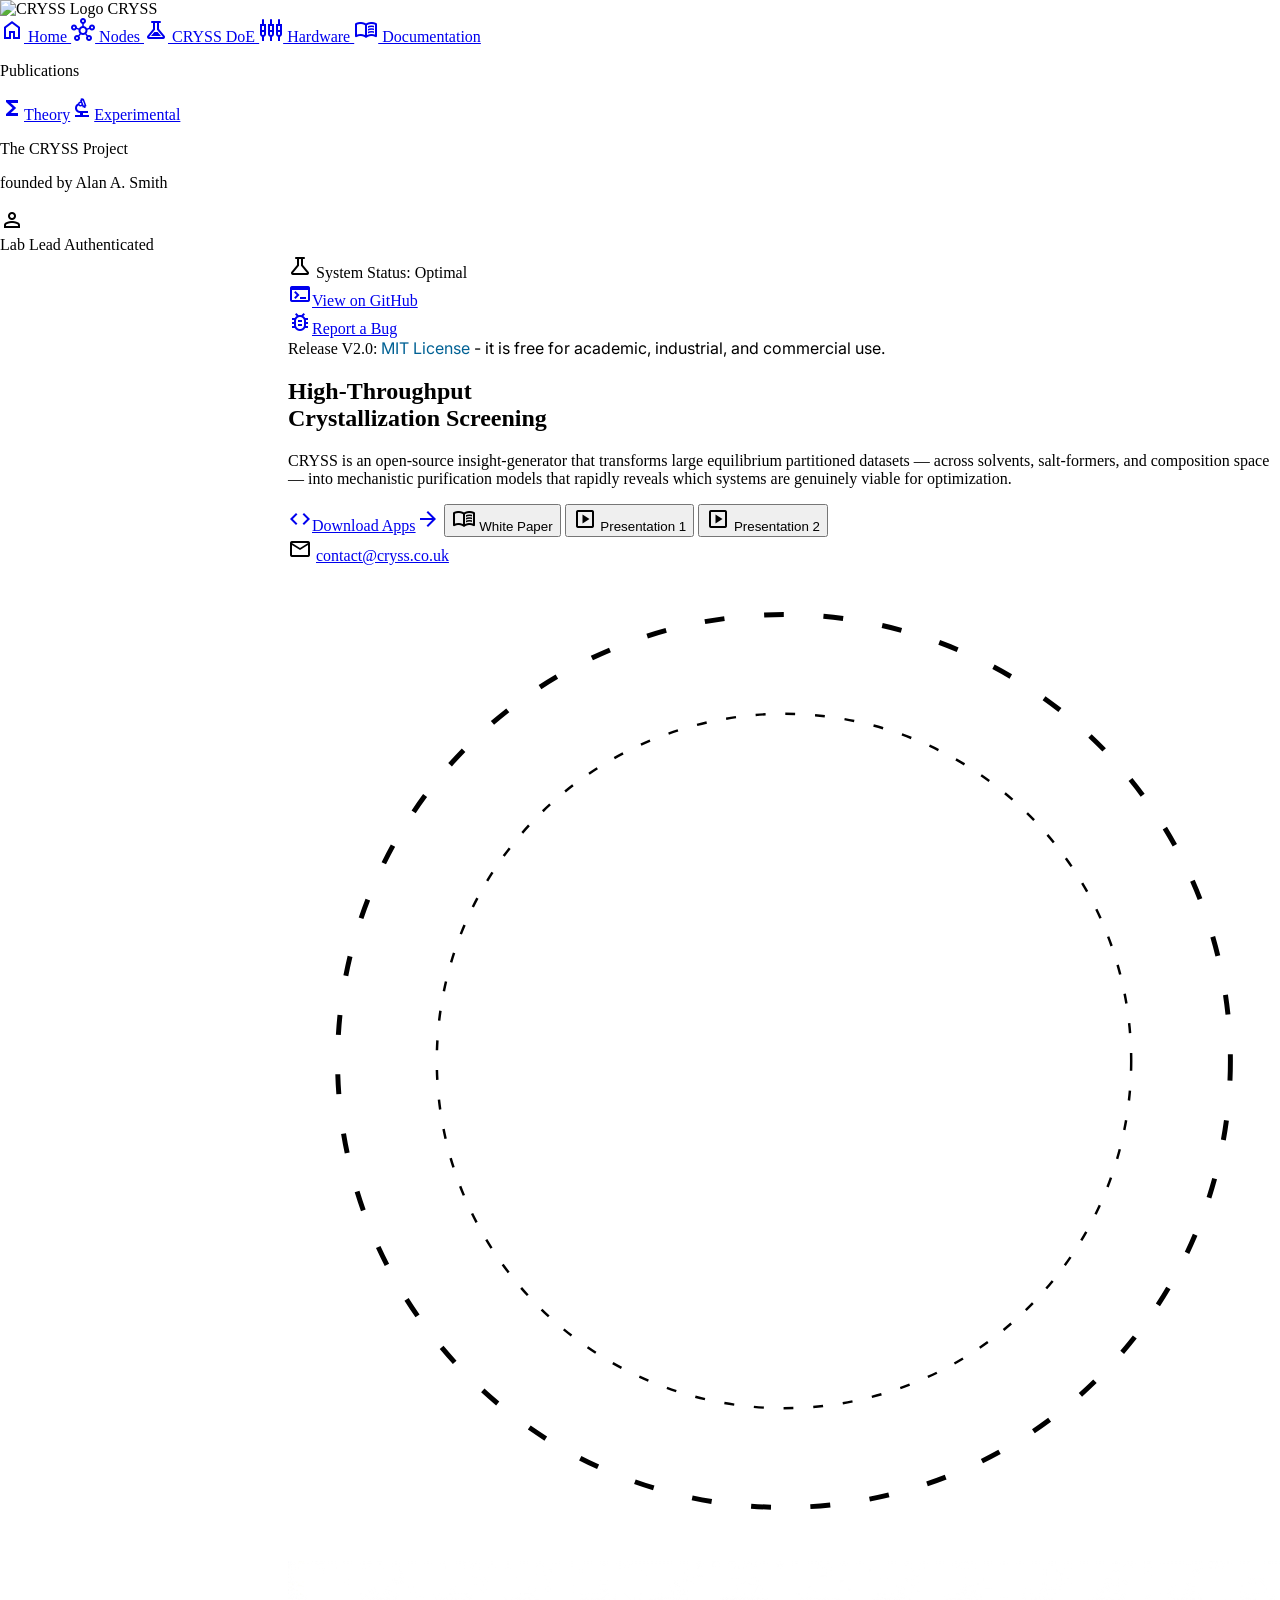
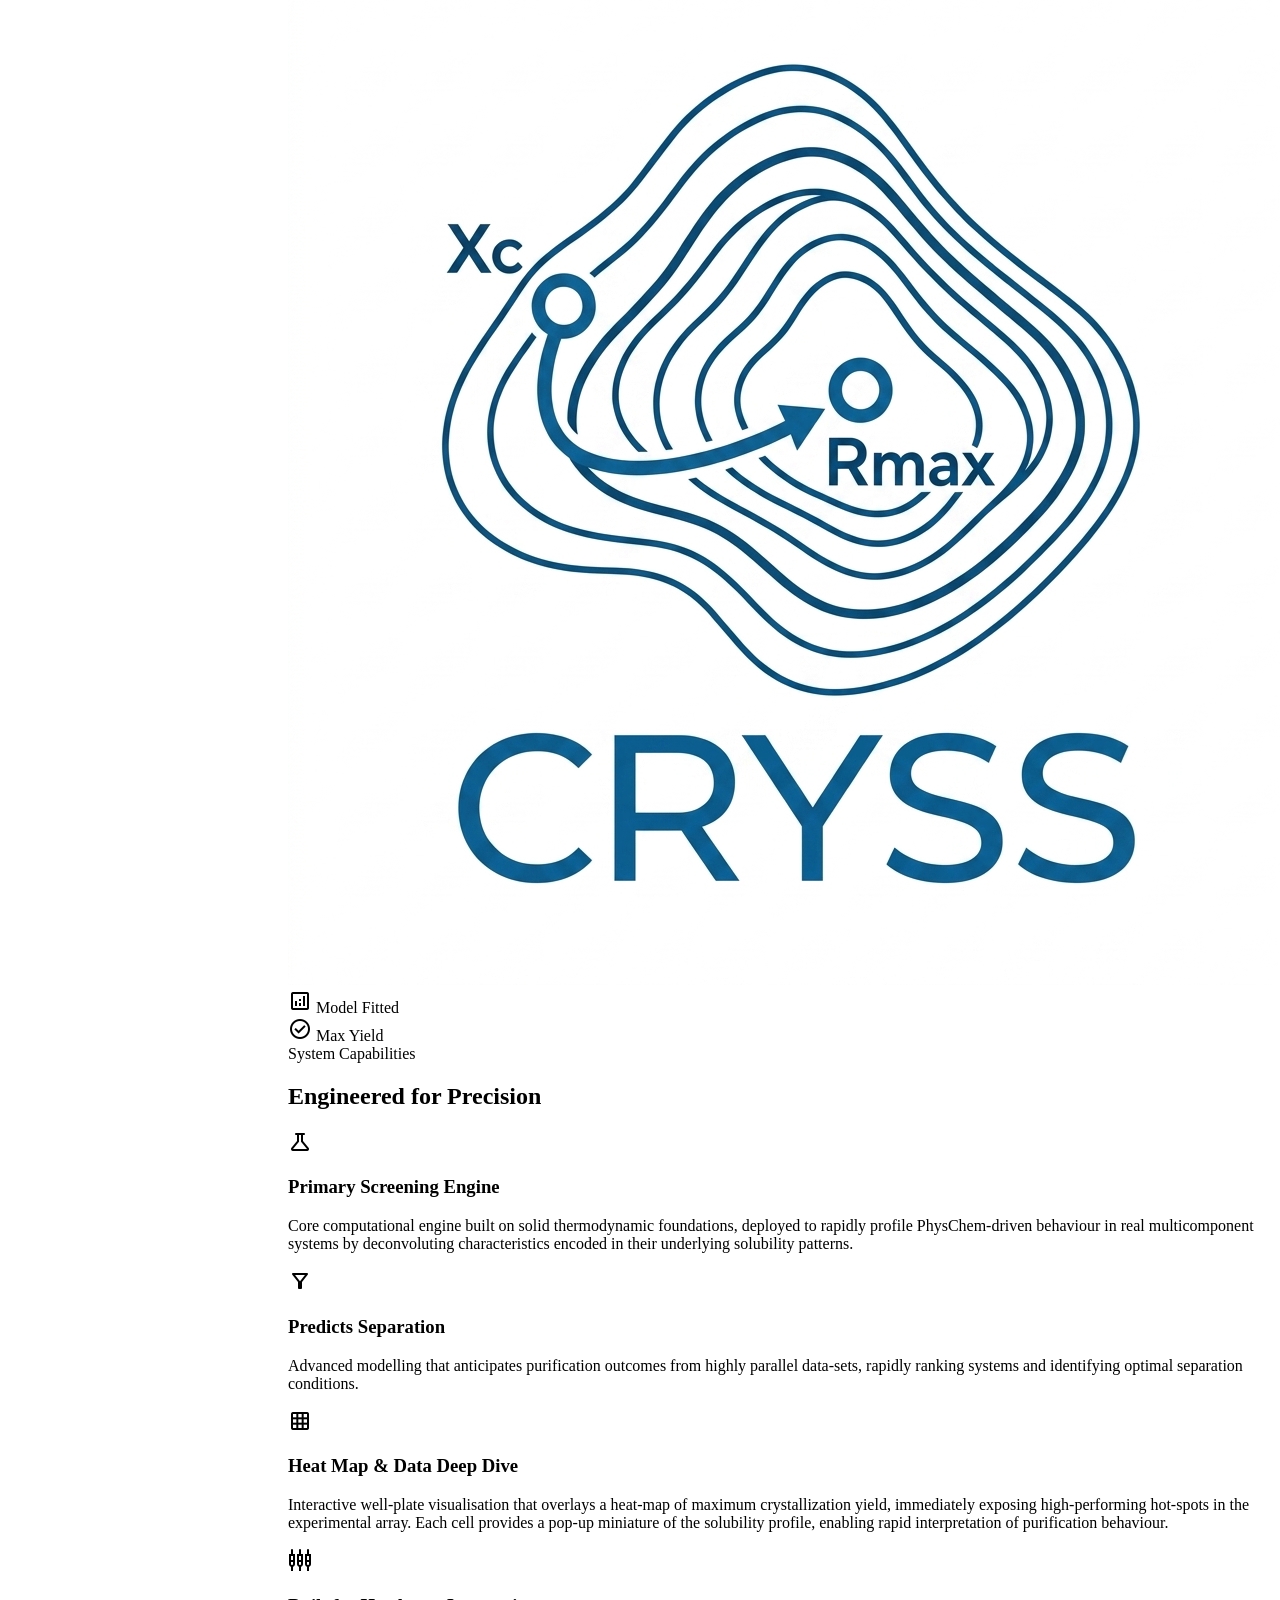
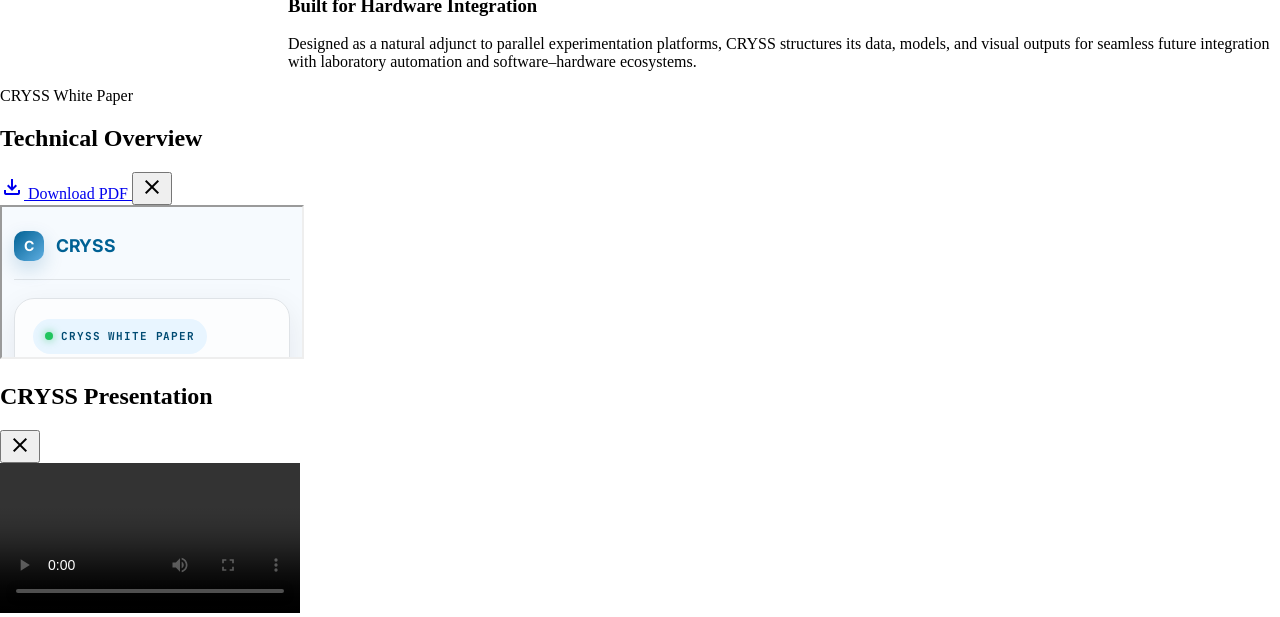
==== commit 043cd56a: "updated index page - ppt button fix" ====
--- a/index.html
+++ b/index.html
@@ -403,7 +403,7 @@
 <button id="presentation-button" class="flex items-center gap-2 bg-[#B72E0C] text-white px-6 py-3 rounded-lg shadow-sm hover:bg-[#9D270A] transition-colors border border-[#B72E0C] hover:border-[#9D270A] cursor-pointer" type="button" aria-label="Play CRYSS presentation 1">
 <span class="material-symbols-outlined text-[20px]">slideshow</span>
 <span class="font-label-caps text-label-caps">Presentation 1</span>
-</button></div><div class="mt-8 flex items-center gap-2 text-on-surface-variant opacity-80 hover:opacity-100 transition-opacity">
+</button>
 <button id="presentation-button-2" class="flex items-center gap-2 bg-[#B72E0C] text-white px-6 py-3 rounded-lg shadow-sm hover:bg-[#9D270A] transition-colors border border-[#B72E0C] hover:border-[#9D270A] cursor-pointer" type="button" aria-label="Play CRYSS presentation 2">
 <span class="material-symbols-outlined text-[20px]">slideshow</span>
 <span class="font-label-caps text-label-caps">Presentation 2</span>
